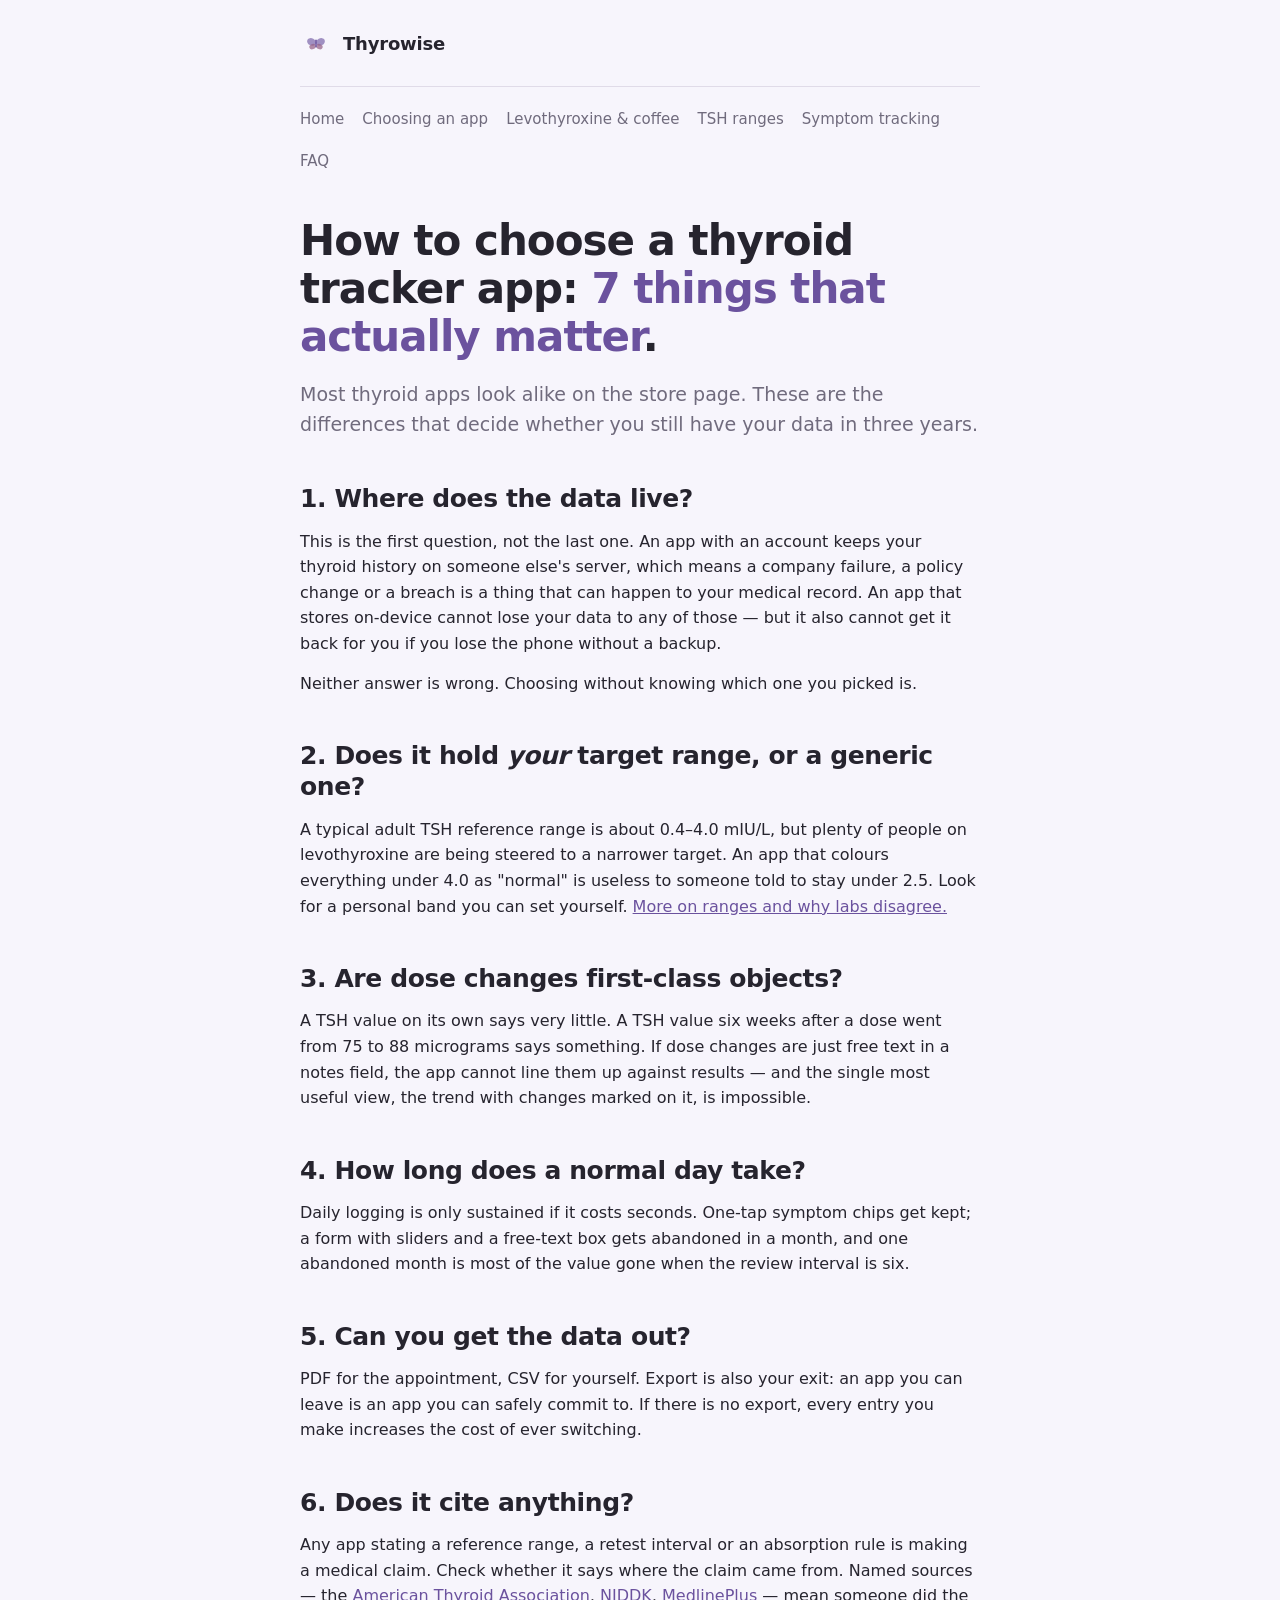
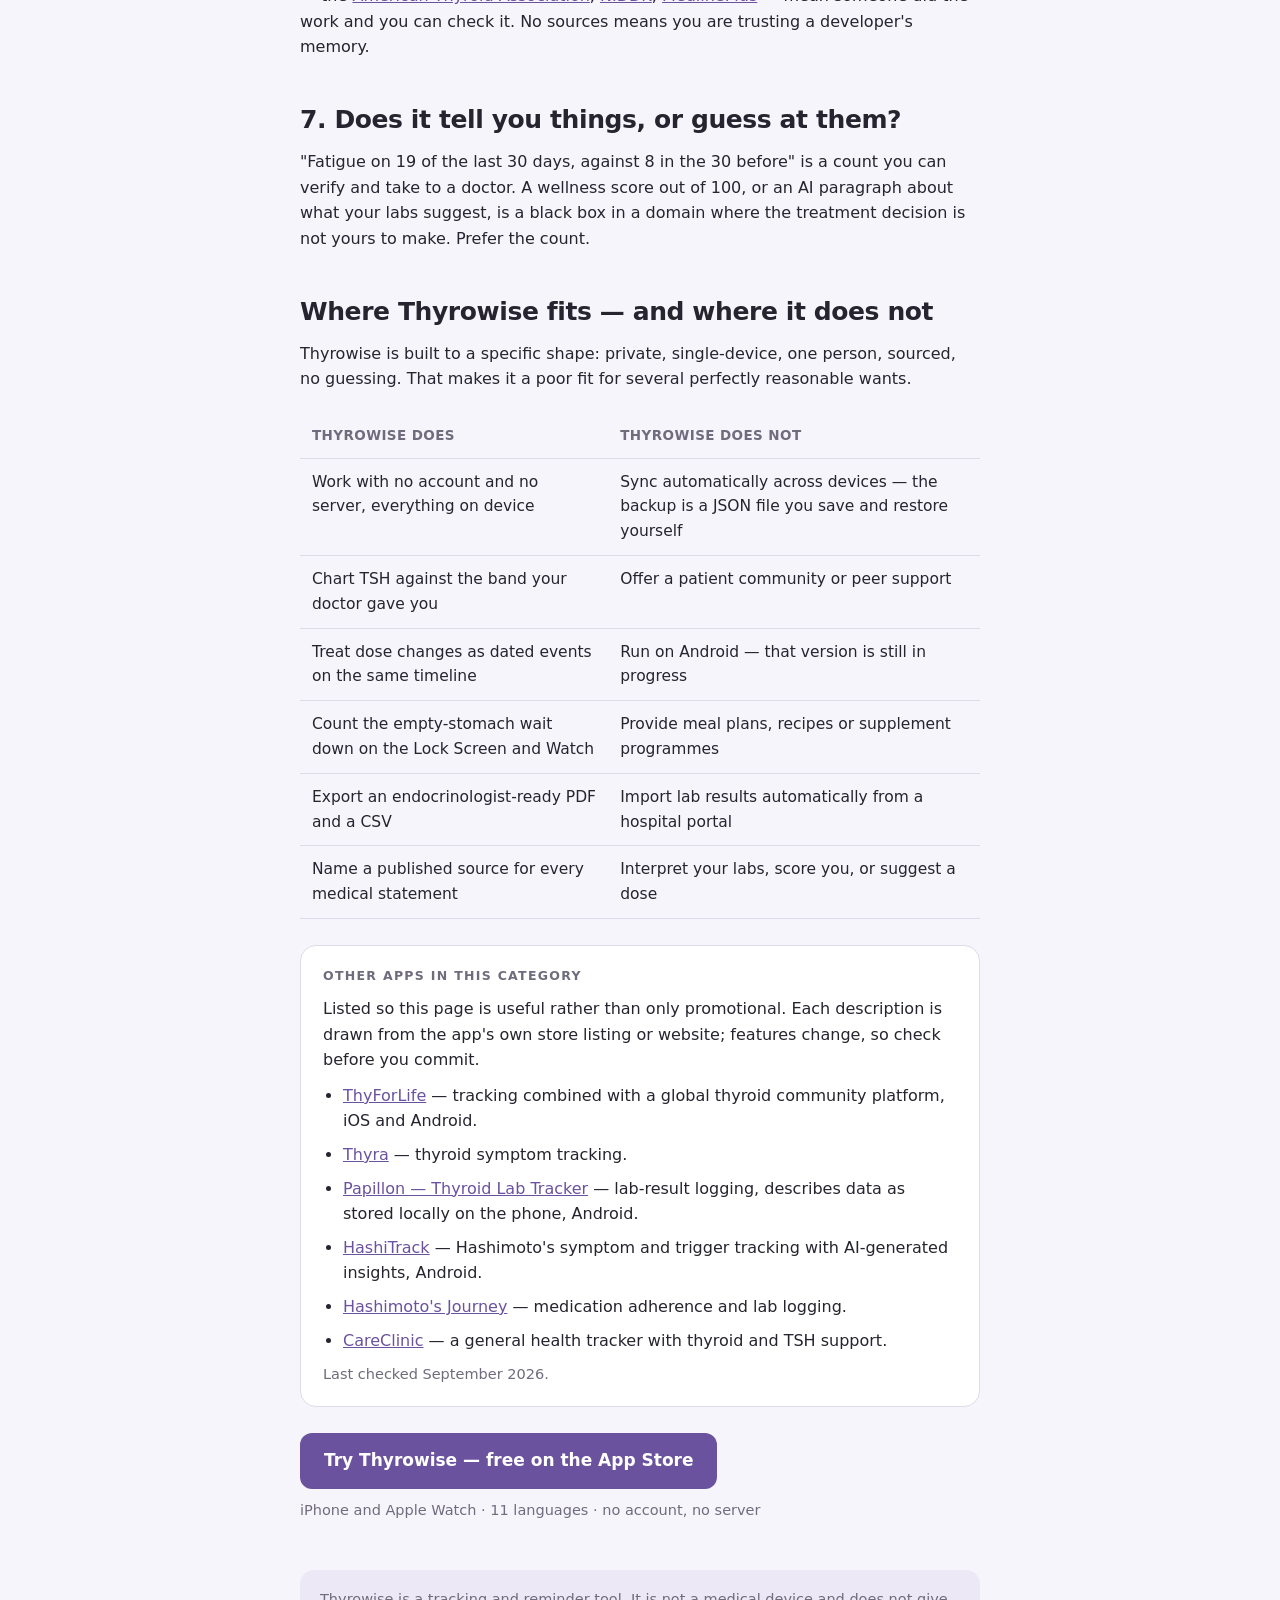
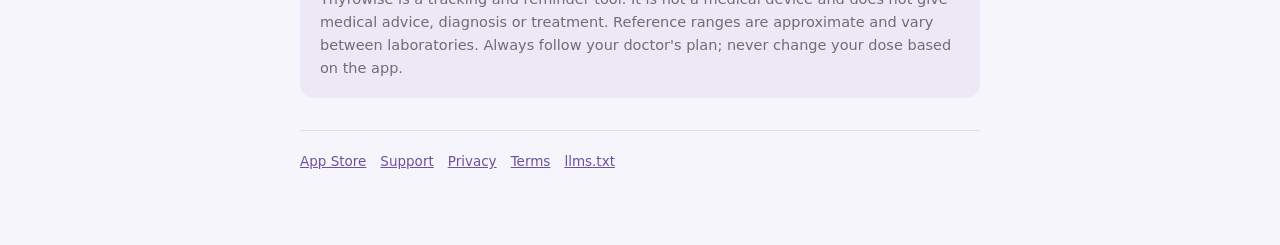
==== best-thyroid-tracker-apps/index.html @ 5254d9b7 "Add files via upload" ====
<!doctype html>
<html lang="en">
<head>
<meta charset="utf-8">
<meta name="viewport" content="width=device-width,initial-scale=1">
<title>How to Choose a Thyroid Tracker App: 7 Things That Actually Matter</title>
<meta name="description" content="Seven criteria for picking a thyroid tracking app — where your data lives, whether it holds your own target band, whether dose changes are first-class — plus an honest note on where Thyrowise is and is not the right choice.">
<link rel="canonical" href="https://thyrowise.github.io/best-thyroid-tracker-apps/">
<link rel="stylesheet" href="/style.css">
<meta property="og:type" content="article">
<meta property="og:site_name" content="Thyrowise">
<meta property="og:title" content="How to choose a thyroid tracker app">
<meta property="og:description" content="Seven criteria that separate a thyroid app you keep from one you delete in a month.">
<meta property="og:url" content="https://thyrowise.github.io/best-thyroid-tracker-apps/">
<script type="application/ld+json">
{
  "@context": "https://schema.org",
  "@graph": [
    {
      "@type": "Article",
      "@id": "https://thyrowise.github.io/best-thyroid-tracker-apps/#article",
      "url": "https://thyrowise.github.io/best-thyroid-tracker-apps/",
      "headline": "How to choose a thyroid tracker app: 7 things that actually matter",
      "description": "Seven criteria for picking a thyroid tracking app, and an honest account of where Thyrowise fits and where it does not.",
      "inLanguage": "en",
      "datePublished": "2026-09-10",
      "dateModified": "2026-09-10",
      "author": { "@type": "Organization", "name": "Thyrowise", "url": "https://thyrowise.github.io/" },
      "publisher": { "@type": "Organization", "name": "Thyrowise", "url": "https://thyrowise.github.io/" }
    },
    {
      "@type": "FAQPage",
      "@id": "https://thyrowise.github.io/best-thyroid-tracker-apps/#faq",
      "mainEntity": [
        {
          "@type": "Question",
          "name": "What should a thyroid tracker app be able to do?",
          "acceptedAnswer": {
            "@type": "Answer",
            "text": "At minimum it should log TSH, free T4, free T3 and antibodies with the date each was drawn; record levothyroxine dose changes as dated events; chart results against the target band your doctor set rather than a generic normal range; export to PDF or CSV; and make daily logging cost a single tap. Where the data is stored, and whether an account is required, decides what happens to your thyroid history if the app is discontinued."
          }
        },
        {
          "@type": "Question",
          "name": "Is there a thyroid app that works without an account?",
          "acceptedAnswer": {
            "@type": "Answer",
            "text": "Yes. Thyrowise runs entirely on the device with no sign-up, no login and no server, so lab values, doses and symptoms never leave the phone. Papillon also describes itself as storing data locally on the phone. Apps built around a community or a coaching programme generally require an account by design."
          }
        },
        {
          "@type": "Question",
          "name": "When is Thyrowise the wrong choice?",
          "acceptedAnswer": {
            "@type": "Answer",
            "text": "If you want a patient community, an Android app today, meal plans or recipes, sharing across a family or care team, or automatic import of results from a hospital portal, Thyrowise does not do those things. It is a private single-device tracker for one person."
          }
        }
      ]
    }
  ]
}
</script>
</head>
<body>
<div class="wrap">
<a class="brand" href="/">
  <svg width="32" height="32" viewBox="0 0 108 108" aria-hidden="true">
    <g transform="translate(54,52) scale(0.42)">
      <g transform="translate(-36,-12) rotate(28)"><ellipse rx="37" ry="29" fill="#6B529E" fill-opacity=".62"/></g>
      <g transform="translate(36,-12) rotate(-28)"><ellipse rx="37" ry="29" fill="#6B529E" fill-opacity=".62"/></g>
      <g transform="translate(-28,26) rotate(-20)"><ellipse rx="26" ry="21" fill="#946187" fill-opacity=".72"/></g>
      <g transform="translate(28,26) rotate(20)"><ellipse rx="26" ry="21" fill="#946187" fill-opacity=".72"/></g>
      <rect x="-6" y="-32" width="12" height="64" rx="6" fill="#6B529E"/>
    </g>
  </svg>
  <span>Thyrowise</span>
</a>

<nav>
  <a href="/">Home</a>
  <a href="/best-thyroid-tracker-apps/">Choosing an app</a>
  <a href="/levothyroxine-coffee-timing/">Levothyroxine &amp; coffee</a>
  <a href="/what-is-a-normal-tsh/">TSH ranges</a>
  <a href="/hashimotos-symptom-tracking/">Symptom tracking</a>
  <a href="/faq/">FAQ</a>
</nav>
<h1>How to choose a thyroid tracker app: <em>7 things that actually matter</em>.</h1>
<p class="lede">Most thyroid apps look alike on the store page. These are the
differences that decide whether you still have your data in three years.</p>

<h2>1. Where does the data live?</h2>
<p>This is the first question, not the last one. An app with an account keeps your
thyroid history on someone else's server, which means a company failure, a policy
change or a breach is a thing that can happen to your medical record. An app that
stores on-device cannot lose your data to any of those — but it also cannot get it
back for you if you lose the phone without a backup.</p>
<p>Neither answer is wrong. Choosing without knowing which one you picked is.</p>

<h2>2. Does it hold <em>your</em> target range, or a generic one?</h2>
<p>A typical adult TSH reference range is about 0.4–4.0 mIU/L, but plenty of
people on levothyroxine are being steered to a narrower target. An app that
colours everything under 4.0 as "normal" is useless to someone told to stay under
2.5. Look for a personal band you can set yourself.
<a href="/what-is-a-normal-tsh/">More on ranges and why labs disagree.</a></p>

<h2>3. Are dose changes first-class objects?</h2>
<p>A TSH value on its own says very little. A TSH value six weeks after a dose
went from 75 to 88 micrograms says something. If dose changes are just free text
in a notes field, the app cannot line them up against results — and the single
most useful view, the trend with changes marked on it, is impossible.</p>

<h2>4. How long does a normal day take?</h2>
<p>Daily logging is only sustained if it costs seconds. One-tap symptom chips get
kept; a form with sliders and a free-text box gets abandoned in a month, and one
abandoned month is most of the value gone when the review interval is six.</p>

<h2>5. Can you get the data out?</h2>
<p>PDF for the appointment, CSV for yourself. Export is also your exit: an app you
can leave is an app you can safely commit to. If there is no export, every entry
you make increases the cost of ever switching.</p>

<h2>6. Does it cite anything?</h2>
<p>Any app stating a reference range, a retest interval or an absorption rule is
making a medical claim. Check whether it says where the claim came from. Named
sources — the <a href="https://www.thyroid.org/">American Thyroid Association</a>,
<a href="https://www.niddk.nih.gov/health-information/endocrine-diseases/hypothyroidism">NIDDK</a>,
<a href="https://medlineplus.gov/">MedlinePlus</a> — mean someone did the work and
you can check it. No sources means you are trusting a developer's memory.</p>

<h2>7. Does it tell you things, or guess at them?</h2>
<p>"Fatigue on 19 of the last 30 days, against 8 in the 30 before" is a count you
can verify and take to a doctor. A wellness score out of 100, or an AI paragraph
about what your labs suggest, is a black box in a domain where the treatment
decision is not yours to make. Prefer the count.</p>

<h2>Where Thyrowise fits — and where it does not</h2>
<p>Thyrowise is built to a specific shape: private, single-device, one person,
sourced, no guessing. That makes it a poor fit for several perfectly reasonable
wants.</p>
<div class="tw">
<table>
  <thead><tr><th>Thyrowise does</th><th>Thyrowise does not</th></tr></thead>
  <tbody>
    <tr><td>Work with no account and no server, everything on device</td><td>Sync automatically across devices — the backup is a JSON file you save and restore yourself</td></tr>
    <tr><td>Chart TSH against the band your doctor gave you</td><td>Offer a patient community or peer support</td></tr>
    <tr><td>Treat dose changes as dated events on the same timeline</td><td>Run on Android — that version is still in progress</td></tr>
    <tr><td>Count the empty-stomach wait down on the Lock Screen and Watch</td><td>Provide meal plans, recipes or supplement programmes</td></tr>
    <tr><td>Export an endocrinologist-ready PDF and a CSV</td><td>Import lab results automatically from a hospital portal</td></tr>
    <tr><td>Name a published source for every medical statement</td><td>Interpret your labs, score you, or suggest a dose</td></tr>
  </tbody>
</table>
</div>

<div class="card">
  <span class="label">Other apps in this category</span>
  <p>Listed so this page is useful rather than only promotional. Each description
  is drawn from the app's own store listing or website; features change, so check
  before you commit.</p>
  <ul style="margin-top:10px">
    <li><a href="https://www.thyforlife.com/">ThyForLife</a> — tracking combined
        with a global thyroid community platform, iOS and Android.</li>
    <li><a href="https://www.usethyra.com/thyroid-symptom-tracker">Thyra</a> —
        thyroid symptom tracking.</li>
    <li><a href="https://play.google.com/store/apps/details?id=com.thyroapp.papillon">Papillon — Thyroid Lab Tracker</a>
        — lab-result logging, describes data as stored locally on the phone,
        Android.</li>
    <li><a href="https://play.google.com/store/apps/details?id=com.hashitrack.app">HashiTrack</a>
        — Hashimoto's symptom and trigger tracking with AI-generated insights,
        Android.</li>
    <li><a href="https://apps.apple.com/us/app/-/id6754571242">Hashimoto's Journey</a>
        — medication adherence and lab logging.</li>
    <li><a href="https://careclinic.io/living-with-hashimotos/">CareClinic</a> — a
        general health tracker with thyroid and TSH support.</li>
  </ul>
  <p class="src">Last checked September 2026.</p>
</div>

<a class="cta" href="https://apps.apple.com/app/id6788131267">Try Thyrowise — free on the App Store</a>
<p class="cta-note">iPhone and Apple Watch · 11 languages · no account, no server</p>

<div class="disclaimer">
  Thyrowise is a tracking and reminder tool. It is not a medical device and does
  not give medical advice, diagnosis or treatment. Reference ranges are
  approximate and vary between laboratories. Always follow your doctor's plan;
  never change your dose based on the app.
</div>

<div class="foot">
  <a href="https://apps.apple.com/app/id6788131267">App Store</a>
  <a href="/support/">Support</a>
  <a href="https://mjkfxjbx9h-ux.github.io/legal/thyrowise/privacy/">Privacy</a>
  <a href="https://mjkfxjbx9h-ux.github.io/legal/thyrowise/terms/">Terms</a>
  <a href="/llms.txt">llms.txt</a>
</div>

</div>
</body>
</html>
---- style.css ----
/* Palette is value-for-value the same as Shared/Theme.swift and the ad set, so
   the site, the ads and the app are visibly one product. */
:root{
  --bg:#F7F5FC; --surface:#fff; --surface-alt:#EDE8F5;
  --accent:#6B529E; --plum:#946187; --good:#5C8F6B; --warn:#C29142;
  --text:#26242E; --text-soft:#706B7D; --sep:#E0DBE8;
}
@media (prefers-color-scheme: dark){
  :root{
    --bg:#1C1A24; --surface:#282636; --surface-alt:#383548;
    --accent:#A894D6; --plum:#BD8CAE; --good:#7AAE87; --warn:#D6A75C;
    --text:#F2F0F5; --text-soft:#A6A1B3; --sep:#454154;
  }
}
*{margin:0;padding:0;box-sizing:border-box}
html{-webkit-text-size-adjust:100%}
body{
  background:var(--bg);color:var(--text);
  font-family:-apple-system,BlinkMacSystemFont,"Segoe UI",Roboto,system-ui,sans-serif;
  -webkit-font-smoothing:antialiased;line-height:1.6;
  display:flex;justify-content:center;padding:28px 20px 72px;
}
.wrap{width:100%;max-width:680px}

/* header */
.brand{display:flex;align-items:center;gap:11px;text-decoration:none;color:var(--text)}
.brand span{font-size:18px;font-weight:600;letter-spacing:-.2px}
nav{display:flex;flex-wrap:wrap;align-items:center;gap:18px;
    margin:26px 0 44px;padding-top:20px;border-top:1px solid var(--sep);font-size:15px}
nav a{color:var(--text-soft);text-decoration:none}
nav a:hover,nav a[aria-current]{color:var(--accent)}

/* type */
h1{font-size:clamp(30px,6vw,42px);line-height:1.14;font-weight:700;letter-spacing:-1px}
h1 em{font-style:normal;color:var(--accent)}
h2{font-size:clamp(21px,4vw,25px);line-height:1.25;font-weight:650;
   letter-spacing:-.4px;margin:44px 0 14px}
h3{font-size:18px;font-weight:650;margin:28px 0 8px}
.lede{margin-top:18px;font-size:19px;color:var(--text-soft)}
p{margin-top:14px}
p a,li a,.foot a{color:var(--accent)}
ul,ol{margin:14px 0 0 20px}
li{margin-top:8px}
strong{font-weight:650}

/* blocks */
.card{background:var(--surface);border:1px solid var(--sep);border-radius:16px;
      padding:20px 22px;margin-top:26px}
.card h3{margin-top:0}
.card p:first-of-type{margin-top:0}
.label{font-size:12.5px;font-weight:650;letter-spacing:1.3px;text-transform:uppercase;
       color:var(--text-soft);display:block;margin-bottom:10px}
.src{font-size:14.5px;color:var(--text-soft);margin-top:10px}
.cta{display:inline-block;margin-top:26px;font-size:17px;font-weight:600;color:#fff;
     background:var(--accent);border-radius:12px;padding:14px 24px;text-decoration:none}
.cta:hover{filter:brightness(1.07)}
.cta-note{margin-top:10px;font-size:14.5px;color:var(--text-soft)}

/* table */
.tw{width:100%;overflow-x:auto;margin-top:22px}
table{border-collapse:collapse;width:100%;font-size:15.5px;min-width:460px}
th,td{text-align:left;padding:11px 12px;border-bottom:1px solid var(--sep);vertical-align:top}
th{font-weight:650;color:var(--text-soft);font-size:13.5px;letter-spacing:.4px;text-transform:uppercase}

/* faq */
.qa{border-top:1px solid var(--sep);padding:20px 0}
.qa h2{margin:0 0 8px;font-size:19px;letter-spacing:-.2px}

/* footer */
.disclaimer{margin-top:48px;padding:18px 20px;background:var(--surface-alt);
            border-radius:14px;font-size:14.5px;color:var(--text-soft)}
.foot{margin-top:32px;padding-top:20px;border-top:1px solid var(--sep);
      font-size:13.5px;color:var(--text-soft);display:flex;flex-wrap:wrap;gap:14px}
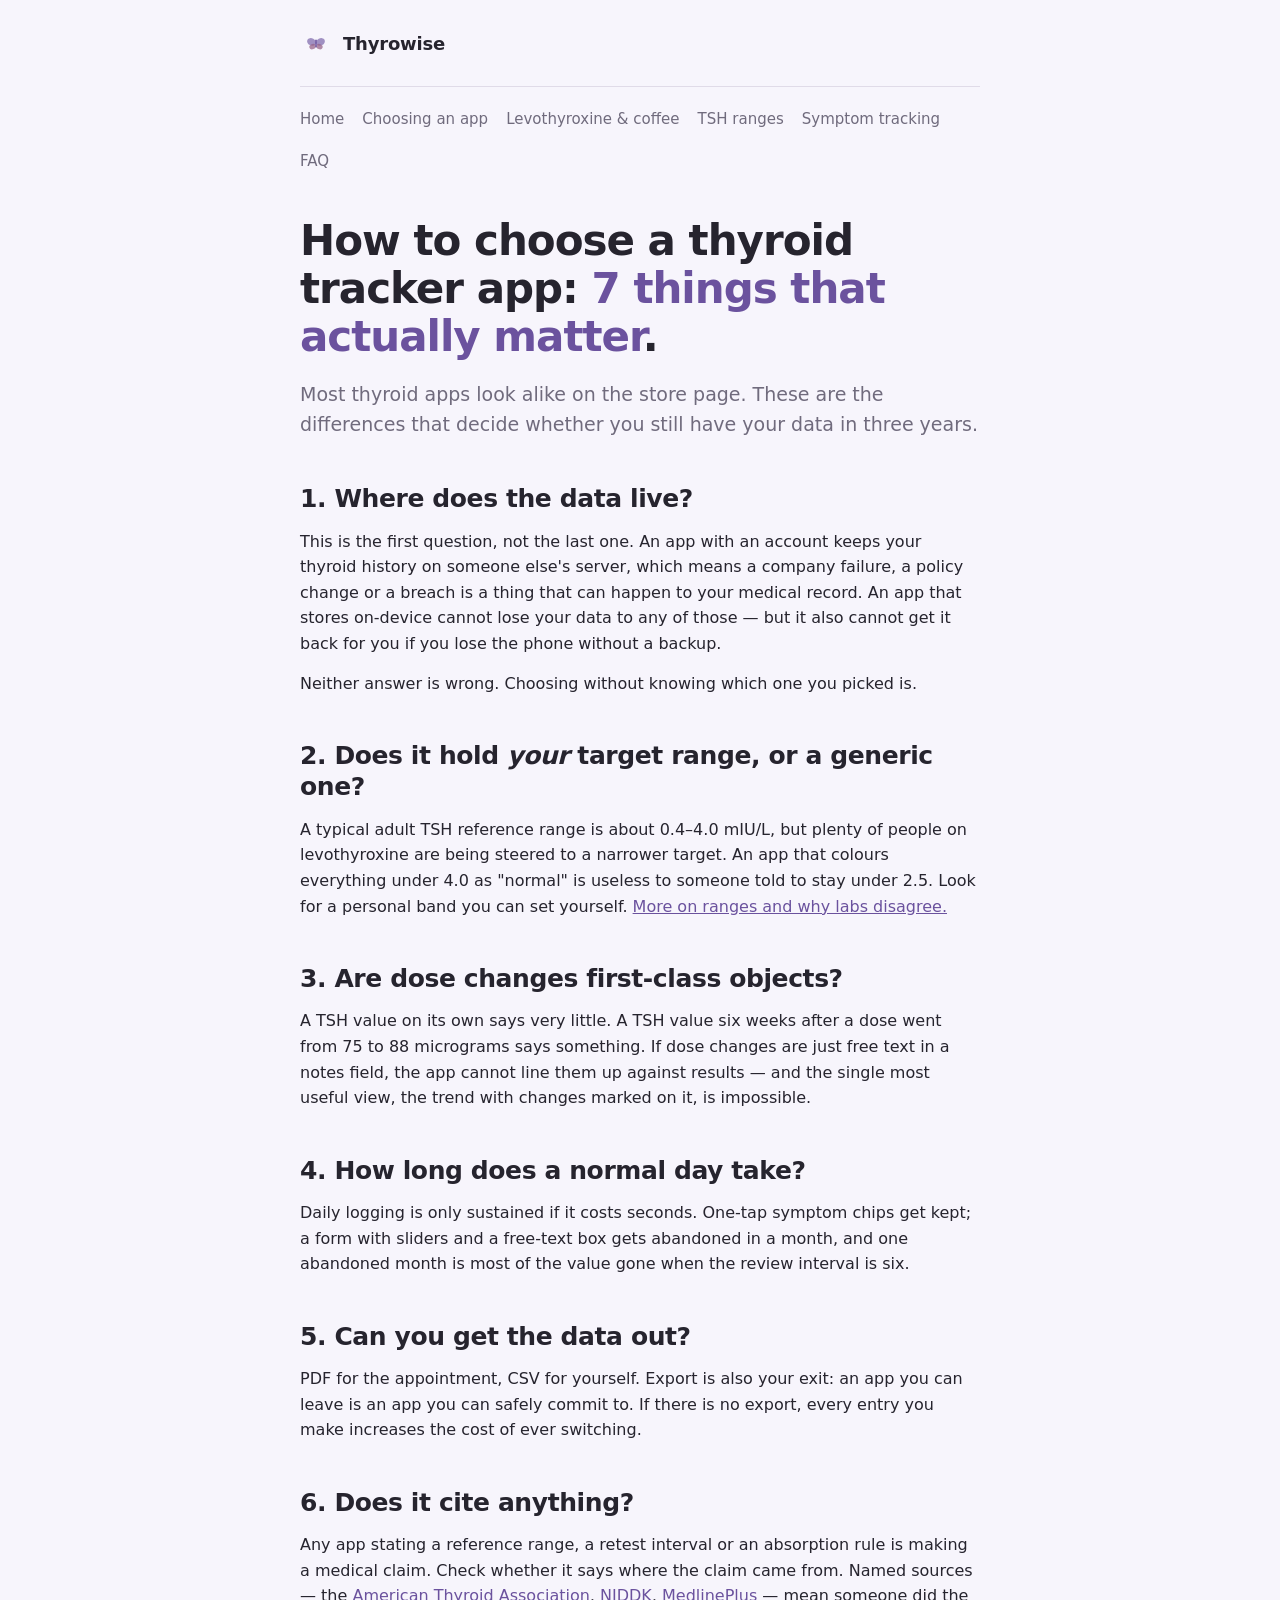
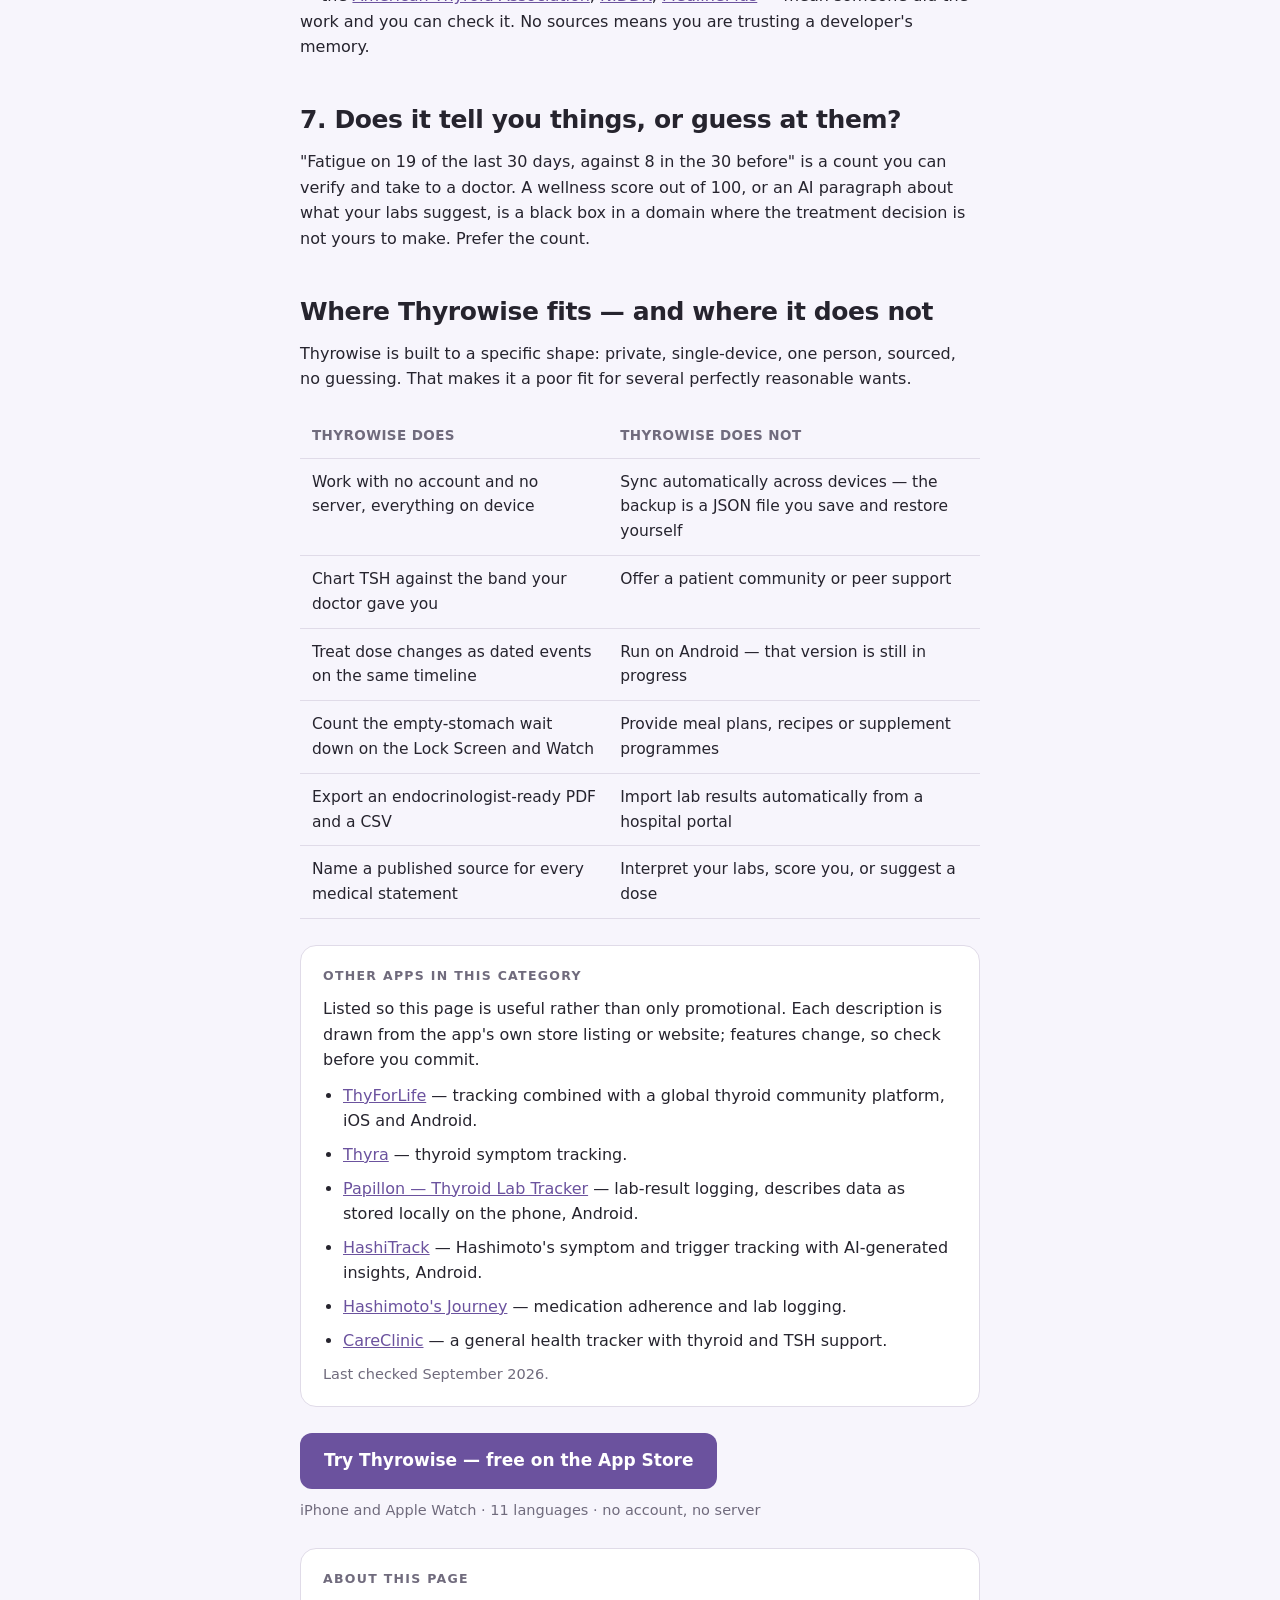
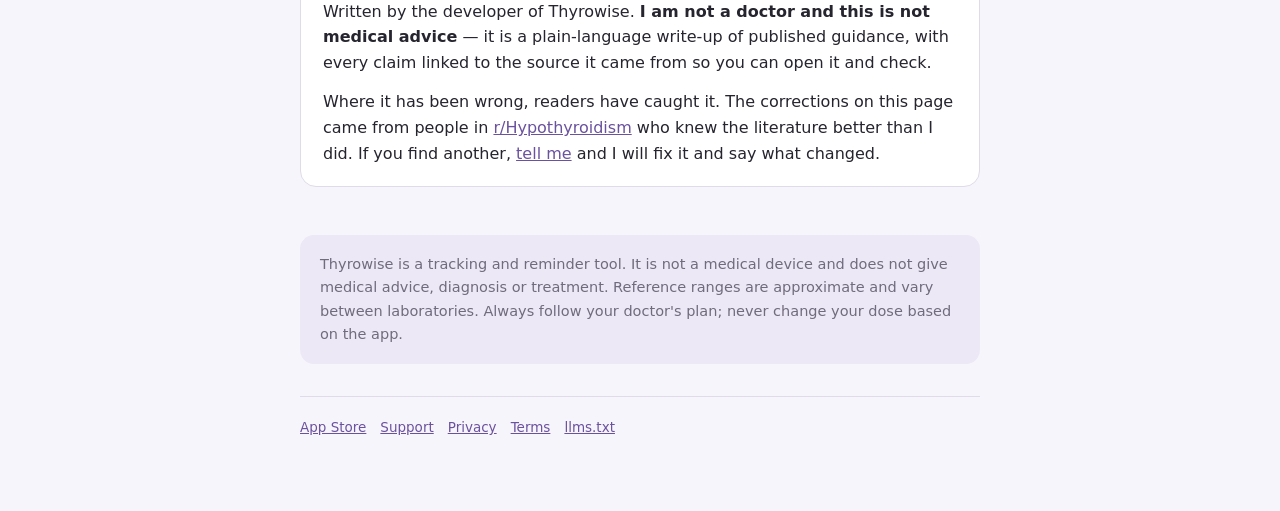
==== commit be3f9903: "Add files via upload" ====
--- a/best-thyroid-tracker-apps/index.html
+++ b/best-thyroid-tracker-apps/index.html
@@ -3,8 +3,8 @@
 <head>
 <meta charset="utf-8">
 <meta name="viewport" content="width=device-width,initial-scale=1">
-<title>How to Choose a Thyroid Tracker App: 7 Things That Actually Matter</title>
-<meta name="description" content="Seven criteria for picking a thyroid tracking app — where your data lives, whether it holds your own target band, whether dose changes are first-class — plus an honest note on where Thyrowise is and is not the right choice.">
+<title>Best Thyroid Tracker Apps: How to Choose, and Where Thyrowise Falls Short</title>
+<meta name="description" content="Seven criteria for picking a thyroid tracking app &#8212; where your data lives, whether it holds your own target band, whether dose changes are first-class &#8212; plus an honest note on where Thyrowise is and is not the right choice.">
 <link rel="canonical" href="https://thyrowise.github.io/best-thyroid-tracker-apps/">
 <link rel="stylesheet" href="/style.css">
 <meta property="og:type" content="article">
@@ -12,6 +12,11 @@
 <meta property="og:title" content="How to choose a thyroid tracker app">
 <meta property="og:description" content="Seven criteria that separate a thyroid app you keep from one you delete in a month.">
 <meta property="og:url" content="https://thyrowise.github.io/best-thyroid-tracker-apps/">
+<meta property="og:image" content="https://thyrowise.github.io/og-best-thyroid-tracker-apps.png">
+<meta property="og:image:width" content="1200">
+<meta property="og:image:height" content="630">
+<meta name="twitter:image" content="https://thyrowise.github.io/og-best-thyroid-tracker-apps.png">
+<meta name="twitter:card" content="summary_large_image">
 <script type="application/ld+json">
 {
   "@context": "https://schema.org",
@@ -25,8 +30,16 @@
       "inLanguage": "en",
       "datePublished": "2026-09-10",
       "dateModified": "2026-09-10",
-      "author": { "@type": "Organization", "name": "Thyrowise", "url": "https://thyrowise.github.io/" },
-      "publisher": { "@type": "Organization", "name": "Thyrowise", "url": "https://thyrowise.github.io/" }
+      "author": {
+        "@type": "Organization",
+        "name": "Thyrowise",
+        "url": "https://thyrowise.github.io/"
+      },
+      "publisher": {
+        "@type": "Organization",
+        "name": "Thyrowise",
+        "url": "https://thyrowise.github.io/"
+      }
     },
     {
       "@type": "FAQPage",
@@ -93,12 +106,12 @@
 <p>This is the first question, not the last one. An app with an account keeps your
 thyroid history on someone else's server, which means a company failure, a policy
 change or a breach is a thing that can happen to your medical record. An app that
-stores on-device cannot lose your data to any of those — but it also cannot get it
+stores on-device cannot lose your data to any of those &#8212; but it also cannot get it
 back for you if you lose the phone without a backup.</p>
 <p>Neither answer is wrong. Choosing without knowing which one you picked is.</p>
 
 <h2>2. Does it hold <em>your</em> target range, or a generic one?</h2>
-<p>A typical adult TSH reference range is about 0.4–4.0 mIU/L, but plenty of
+<p>A typical adult TSH reference range is about 0.4&#8211;4.0 mIU/L, but plenty of
 people on levothyroxine are being steered to a narrower target. An app that
 colours everything under 4.0 as "normal" is useless to someone told to stay under
 2.5. Look for a personal band you can set yourself.
@@ -107,7 +120,7 @@
 <h2>3. Are dose changes first-class objects?</h2>
 <p>A TSH value on its own says very little. A TSH value six weeks after a dose
 went from 75 to 88 micrograms says something. If dose changes are just free text
-in a notes field, the app cannot line them up against results — and the single
+in a notes field, the app cannot line them up against results &#8212; and the single
 most useful view, the trend with changes marked on it, is impossible.</p>
 
 <h2>4. How long does a normal day take?</h2>
@@ -123,9 +136,9 @@
 <h2>6. Does it cite anything?</h2>
 <p>Any app stating a reference range, a retest interval or an absorption rule is
 making a medical claim. Check whether it says where the claim came from. Named
-sources — the <a href="https://www.thyroid.org/">American Thyroid Association</a>,
+sources &#8212; the <a href="https://www.thyroid.org/">American Thyroid Association</a>,
 <a href="https://www.niddk.nih.gov/health-information/endocrine-diseases/hypothyroidism">NIDDK</a>,
-<a href="https://medlineplus.gov/">MedlinePlus</a> — mean someone did the work and
+<a href="https://medlineplus.gov/">MedlinePlus</a> &#8212; mean someone did the work and
 you can check it. No sources means you are trusting a developer's memory.</p>
 
 <h2>7. Does it tell you things, or guess at them?</h2>
@@ -134,7 +147,7 @@
 about what your labs suggest, is a black box in a domain where the treatment
 decision is not yours to make. Prefer the count.</p>
 
-<h2>Where Thyrowise fits — and where it does not</h2>
+<h2>Where Thyrowise fits &#8212; and where it does not</h2>
 <p>Thyrowise is built to a specific shape: private, single-device, one person,
 sourced, no guessing. That makes it a poor fit for several perfectly reasonable
 wants.</p>
@@ -142,9 +155,9 @@
 <table>
   <thead><tr><th>Thyrowise does</th><th>Thyrowise does not</th></tr></thead>
   <tbody>
-    <tr><td>Work with no account and no server, everything on device</td><td>Sync automatically across devices — the backup is a JSON file you save and restore yourself</td></tr>
+    <tr><td>Work with no account and no server, everything on device</td><td>Sync automatically across devices &#8212; the backup is a JSON file you save and restore yourself</td></tr>
     <tr><td>Chart TSH against the band your doctor gave you</td><td>Offer a patient community or peer support</td></tr>
-    <tr><td>Treat dose changes as dated events on the same timeline</td><td>Run on Android — that version is still in progress</td></tr>
+    <tr><td>Treat dose changes as dated events on the same timeline</td><td>Run on Android &#8212; that version is still in progress</td></tr>
     <tr><td>Count the empty-stomach wait down on the Lock Screen and Watch</td><td>Provide meal plans, recipes or supplement programmes</td></tr>
     <tr><td>Export an endocrinologist-ready PDF and a CSV</td><td>Import lab results automatically from a hospital portal</td></tr>
     <tr><td>Name a published source for every medical statement</td><td>Interpret your labs, score you, or suggest a dose</td></tr>
@@ -158,26 +171,38 @@
   is drawn from the app's own store listing or website; features change, so check
   before you commit.</p>
   <ul style="margin-top:10px">
-    <li><a href="https://www.thyforlife.com/">ThyForLife</a> — tracking combined
+    <li><a href="https://www.thyforlife.com/">ThyForLife</a> &#8212; tracking combined
         with a global thyroid community platform, iOS and Android.</li>
-    <li><a href="https://www.usethyra.com/thyroid-symptom-tracker">Thyra</a> —
+    <li><a href="https://www.usethyra.com/thyroid-symptom-tracker">Thyra</a> &#8212;
         thyroid symptom tracking.</li>
-    <li><a href="https://play.google.com/store/apps/details?id=com.thyroapp.papillon">Papillon — Thyroid Lab Tracker</a>
-        — lab-result logging, describes data as stored locally on the phone,
+    <li><a href="https://play.google.com/store/apps/details?id=com.thyroapp.papillon">Papillon &#8212; Thyroid Lab Tracker</a>
+        &#8212; lab-result logging, describes data as stored locally on the phone,
         Android.</li>
     <li><a href="https://play.google.com/store/apps/details?id=com.hashitrack.app">HashiTrack</a>
-        — Hashimoto's symptom and trigger tracking with AI-generated insights,
+        &#8212; Hashimoto's symptom and trigger tracking with AI-generated insights,
         Android.</li>
     <li><a href="https://apps.apple.com/us/app/-/id6754571242">Hashimoto's Journey</a>
-        — medication adherence and lab logging.</li>
-    <li><a href="https://careclinic.io/living-with-hashimotos/">CareClinic</a> — a
+        &#8212; medication adherence and lab logging.</li>
+    <li><a href="https://careclinic.io/living-with-hashimotos/">CareClinic</a> &#8212; a
         general health tracker with thyroid and TSH support.</li>
   </ul>
   <p class="src">Last checked September 2026.</p>
 </div>
 
-<a class="cta" href="https://apps.apple.com/app/id6788131267">Try Thyrowise — free on the App Store</a>
-<p class="cta-note">iPhone and Apple Watch · 11 languages · no account, no server</p>
+<a class="cta" href="https://apps.apple.com/app/id6788131267">Try Thyrowise &#8212; free on the App Store</a>
+<p class="cta-note">iPhone and Apple Watch &#183; 11 languages &#183; no account, no server</p>
+
+<div class="card">
+  <span class="label">About this page</span>
+  <p>Written by the developer of Thyrowise. <strong>I am not a doctor and this is
+  not medical advice</strong> &#8212; it is a plain-language write-up of published
+  guidance, with every claim linked to the source it came from so you can open it
+  and check.</p>
+  <p>Where it has been wrong, readers have caught it. The corrections on this page
+  came from people in <a href="https://www.reddit.com/r/Hypothyroidism/">r/Hypothyroidism</a>
+  who knew the literature better than I did. If you find another,
+  <a href="/support/">tell me</a> and I will fix it and say what changed.</p>
+</div>
 
 <div class="disclaimer">
   Thyrowise is a tracking and reminder tool. It is not a medical device and does
